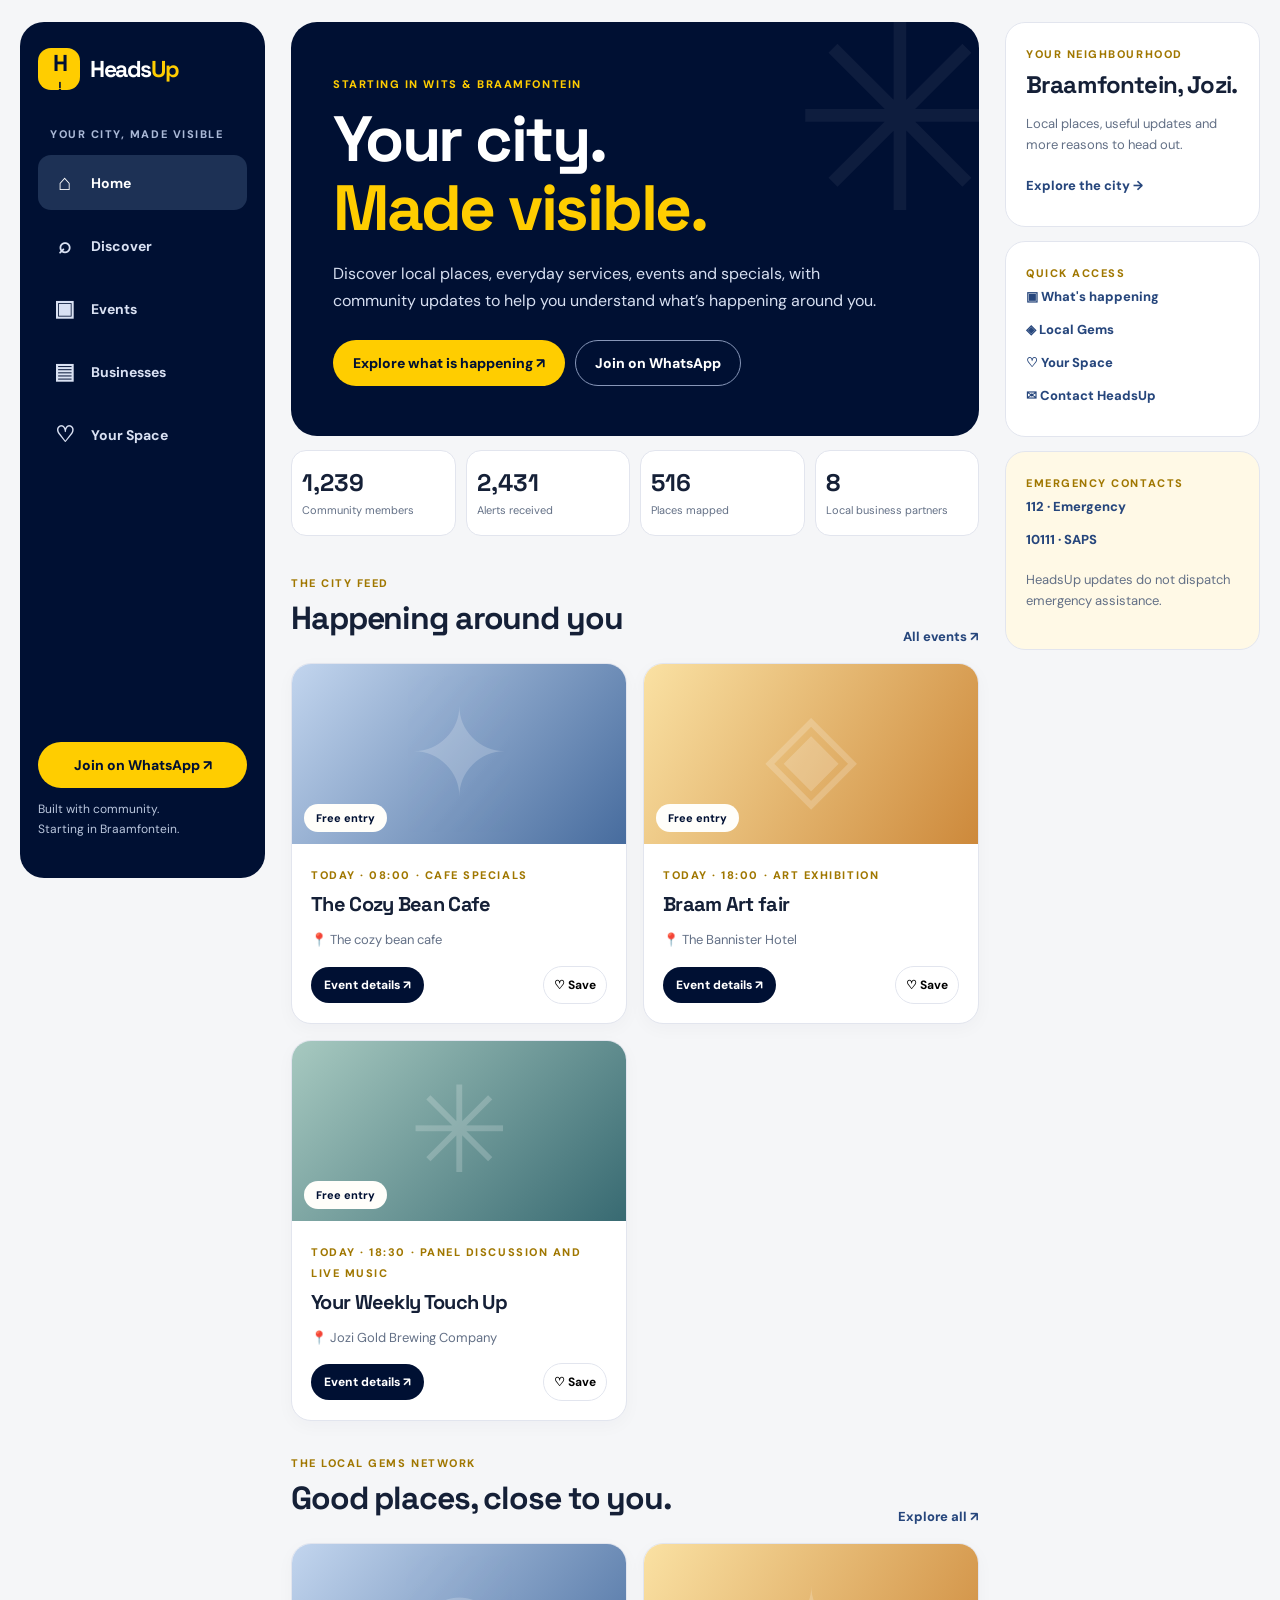
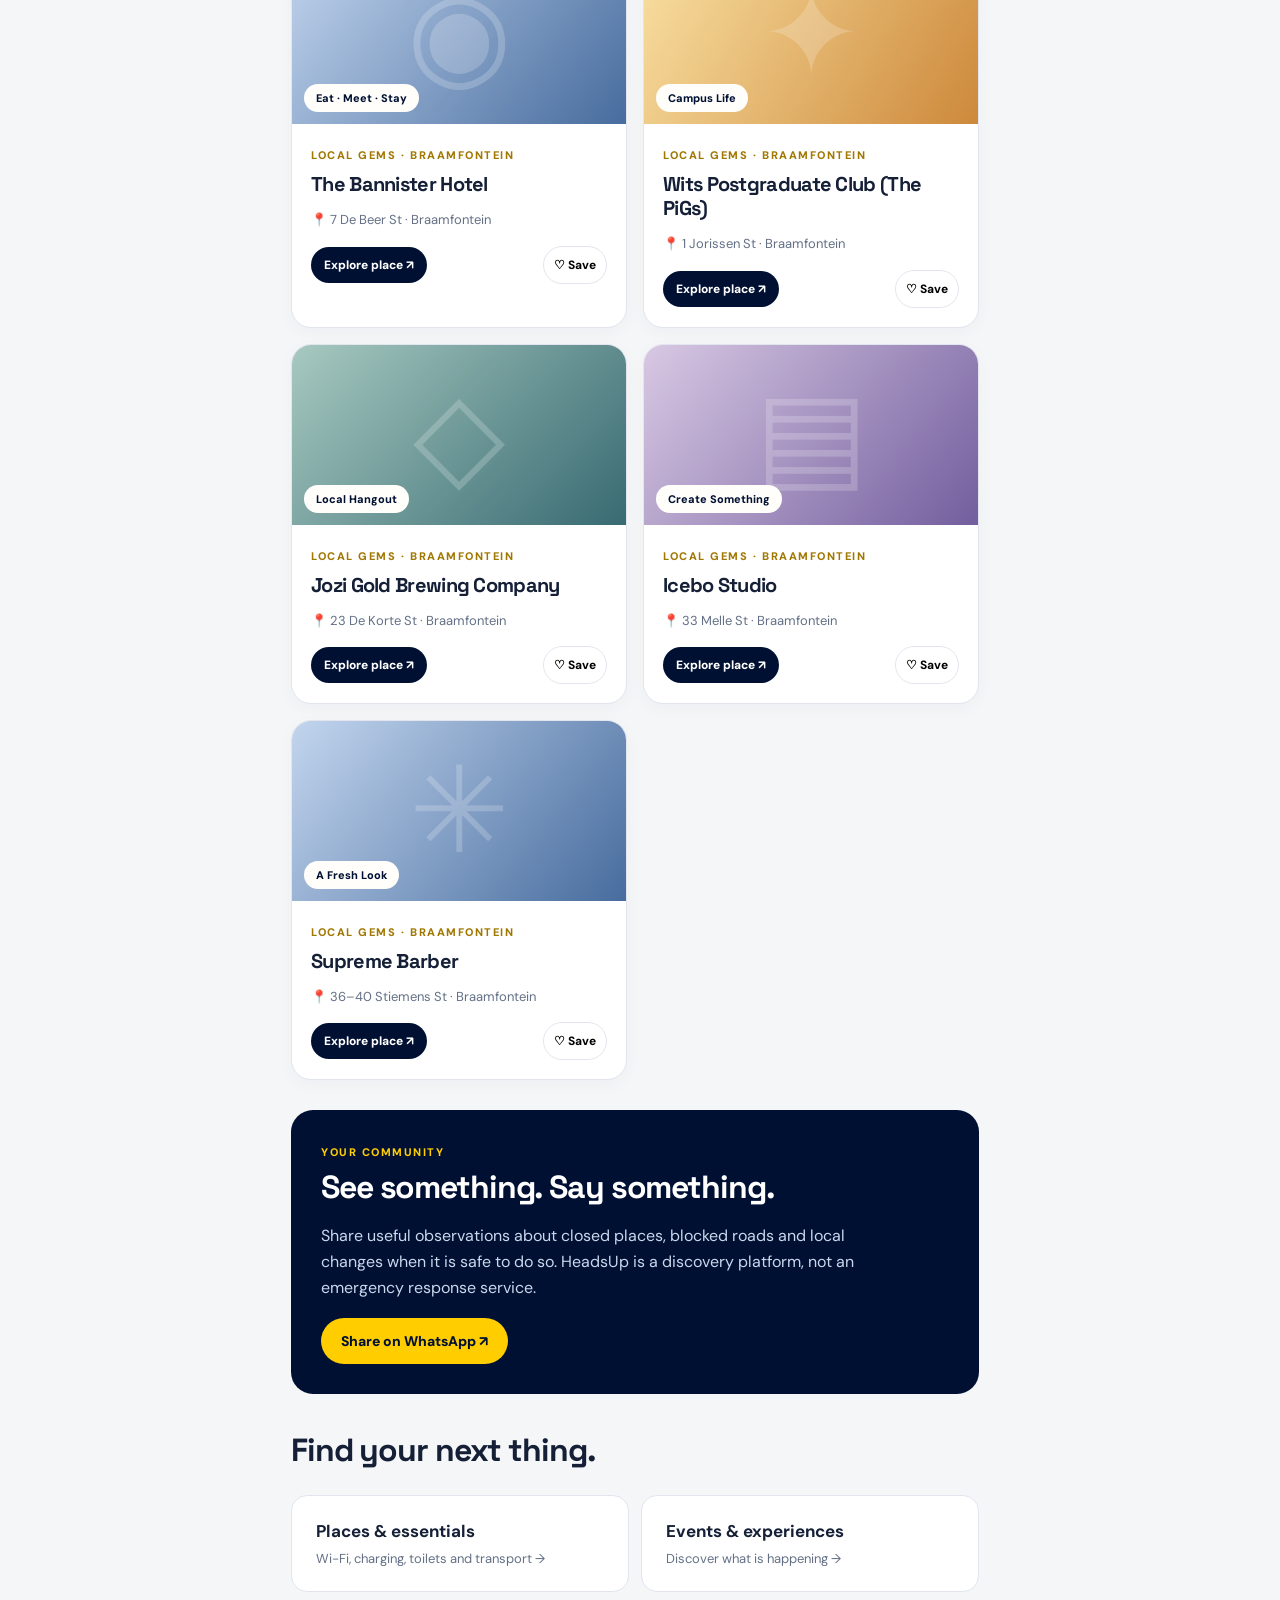
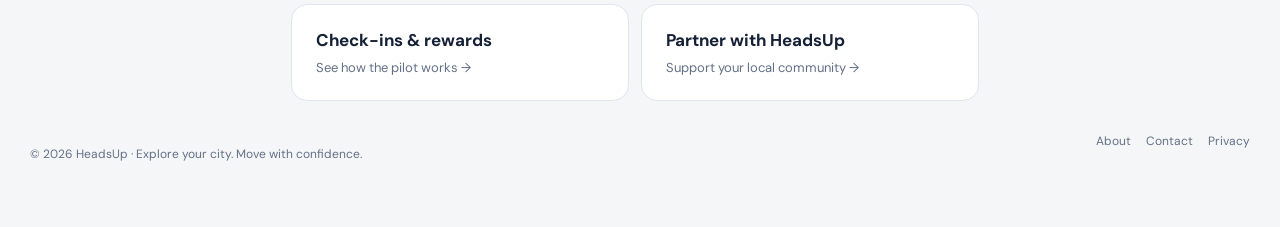
==== index.html @ 60ba8fe4 "website initalisation" ====
<!doctype html><html lang="en-ZA"><head><meta charset="utf-8"><meta name="viewport" content="width=device-width,initial-scale=1,viewport-fit=cover"><meta name="theme-color" content="#001033"><meta name="description" content="HeadsUp community discovery in Braamfontein. Discover local places, events, specials and useful updates."><title>Your city, made visible · HeadsUp</title><link rel="stylesheet" href="assets/css/styles.css"><link rel="manifest" href="manifest.webmanifest"></head><body><header class="mobile-top"><a class="brand" href="index.html"><span class="brand-mark">H<span>!</span></span><strong>Heads<span>Up</span></strong></a><a class="top-action" href="pages/login.html">Sign in ↗</a></header><div class="app-shell"><aside class="sidebar"><a class="brand desktop-brand" href="index.html"><span class="brand-mark">H<span>!</span></span><strong>Heads<span>Up</span></strong></a><p class="sidebar-label">YOUR CITY, MADE VISIBLE</p><nav class="side-nav"><a class="navitem active" href="index.html"><span class="navsym">⌂</span><span>Home</span></a><a class="navitem " href="pages/discover.html"><span class="navsym">⌕</span><span>Discover</span></a><a class="navitem " href="pages/events.html"><span class="navsym">▣</span><span>Events</span></a><a class="navitem " href="pages/businesses.html"><span class="navsym">▤</span><span>Businesses</span></a><a class="navitem " href="pages/favourites.html"><span class="navsym">♡</span><span>Your Space</span></a></nav><div class="sidebar-bottom"><a class="button yellow full" href="https://shr.pn/Website-Entry" target="_blank" rel="noopener">Join on WhatsApp ↗</a><p>Built with community.<br>Starting in Braamfontein.</p></div></aside><main class="main-content"><div class="page-intro"><span class="eyebrow">STARTING IN WITS & BRAAMFONTEIN</span><h1>Your city.<br><em>Made visible.</em></h1><p>Discover local places, everyday services, events and specials, with community updates to help you understand what’s happening around you.</p><div class="actions"><a class="button yellow" href="pages/discover.html">Explore what is happening ↗</a><a class="button outline" href="https://shr.pn/Website-Entry" target="_blank" rel="noopener">Join on WhatsApp</a></div></div><div class="stats"><div><strong>1,239</strong><span>Community members</span></div><div><strong>2,431</strong><span>Alerts received</span></div><div><strong>516</strong><span>Places mapped</span></div><div><strong>8</strong><span>Local business partners</span></div></div><div class="section-heading"><div><span class="eyebrow">THE CITY FEED</span><h2>Happening around you</h2></div><a href="pages/events.html">All events ↗</a></div><div class="feed-grid" id="feedGrid"><article class="feed-card" data-filter="the cozy bean cafe cafe specials the cozy bean cafe"><div class="card-image art-0"><span class="image-monogram">✦</span><span class="pill">Free entry</span></div><div class="card-body"><span class="eyebrow">Today · 08:00 · Cafe specials</span><h3>The Cozy Bean Cafe</h3><p>📍 The cozy bean cafe</p><div class="card-actions"><a class="link-button" href="https://www.headsup.community/explore/events/the-cozy-bean-cafe-25-nov-recJOZI1BwKoCKM8S" target="_blank" rel="noopener">Event details ↗</a><button type="button" class="save-btn" title="Sign in to save">♡ Save</button></div></div></article><article class="feed-card" data-filter="braam art fair art exhibition the bannister hotel"><div class="card-image art-1"><span class="image-monogram">◈</span><span class="pill">Free entry</span></div><div class="card-body"><span class="eyebrow">Today · 18:00 · Art exhibition</span><h3>Braam Art fair</h3><p>📍 The Bannister Hotel</p><div class="card-actions"><a class="link-button" href="https://www.headsup.community/explore/events/braam-art-fair-25-nov-rec1pBX1zjY7N4zrx" target="_blank" rel="noopener">Event details ↗</a><button type="button" class="save-btn" title="Sign in to save">♡ Save</button></div></div></article><article class="feed-card" data-filter="your weekly touch up panel discussion and live music jozi gold brewing company"><div class="card-image art-2"><span class="image-monogram">✳</span><span class="pill">Free entry</span></div><div class="card-body"><span class="eyebrow">Today · 18:30 · Panel Discussion and Live Music</span><h3>Your Weekly Touch Up</h3><p>📍 Jozi Gold Brewing Company</p><div class="card-actions"><a class="link-button" href="https://www.headsup.community/explore/events/your-weekly-touch-up-25-nov-recBJyXTVBrY0yh4P" target="_blank" rel="noopener">Event details ↗</a><button type="button" class="save-btn" title="Sign in to save">♡ Save</button></div></div></article></div><div class="section-heading"><div><span class="eyebrow">THE LOCAL GEMS NETWORK</span><h2>Good places, close to you.</h2></div><a href="pages/businesses.html">Explore all ↗</a></div><div class="feed-grid" id="feedGrid"><article class="feed-card" data-filter="the bannister hotel 7 de beer st · braamfontein eat · meet · stay"><div class="card-image art-0"><span class="image-monogram">◉</span><span class="pill">Eat · Meet · Stay</span></div><div class="card-body"><span class="eyebrow">LOCAL GEMS · BRAAMFONTEIN</span><h3>The Bannister Hotel</h3><p>📍 7 De Beer St · Braamfontein</p><div class="card-actions"><a class="link-button" href="https://www.headsup.community/places/the-bannister-hotel-recgVJpcL5mAFvnVe" target="_blank" rel="noopener">Explore place ↗</a><button type="button" class="save-btn" title="Sign in to save">♡ Save</button></div></div></article><article class="feed-card" data-filter="wits postgraduate club (the pigs) 1 jorissen st · braamfontein campus life"><div class="card-image art-1"><span class="image-monogram">✦</span><span class="pill">Campus Life</span></div><div class="card-body"><span class="eyebrow">LOCAL GEMS · BRAAMFONTEIN</span><h3>Wits Postgraduate Club (The PiGs)</h3><p>📍 1 Jorissen St · Braamfontein</p><div class="card-actions"><a class="link-button" href="https://www.headsup.community/places/wits-postgraduate-club-the-pigs-recQfYfs8tAbVXZae" target="_blank" rel="noopener">Explore place ↗</a><button type="button" class="save-btn" title="Sign in to save">♡ Save</button></div></div></article><article class="feed-card" data-filter="jozi gold brewing company 23 de korte st · braamfontein local hangout"><div class="card-image art-2"><span class="image-monogram">◇</span><span class="pill">Local Hangout</span></div><div class="card-body"><span class="eyebrow">LOCAL GEMS · BRAAMFONTEIN</span><h3>Jozi Gold Brewing Company</h3><p>📍 23 De Korte St · Braamfontein</p><div class="card-actions"><a class="link-button" href="https://www.headsup.community/places/jozi-gold-brewing-company-recVoYhuJd9ACh2mr" target="_blank" rel="noopener">Explore place ↗</a><button type="button" class="save-btn" title="Sign in to save">♡ Save</button></div></div></article><article class="feed-card" data-filter="icebo studio 33 melle st · braamfontein create something"><div class="card-image art-3"><span class="image-monogram">▤</span><span class="pill">Create Something</span></div><div class="card-body"><span class="eyebrow">LOCAL GEMS · BRAAMFONTEIN</span><h3>Icebo Studio</h3><p>📍 33 Melle St · Braamfontein</p><div class="card-actions"><a class="link-button" href="https://www.headsup.community/places/icebo-studio-recmAW3rvjM87tHX4" target="_blank" rel="noopener">Explore place ↗</a><button type="button" class="save-btn" title="Sign in to save">♡ Save</button></div></div></article><article class="feed-card" data-filter="supreme barber 36–40 stiemens st · braamfontein a fresh look"><div class="card-image art-0"><span class="image-monogram">✳</span><span class="pill">A Fresh Look</span></div><div class="card-body"><span class="eyebrow">LOCAL GEMS · BRAAMFONTEIN</span><h3>Supreme Barber</h3><p>📍 36–40 Stiemens St · Braamfontein</p><div class="card-actions"><a class="link-button" href="https://www.headsup.community/places/supreme-barber-recPCsDYVaNmY7ge0" target="_blank" rel="noopener">Explore place ↗</a><button type="button" class="save-btn" title="Sign in to save">♡ Save</button></div></div></article></div><div class="feature-panel"><span class="eyebrow">YOUR COMMUNITY</span><h2>See something. Say something.</h2><p>Share useful observations about closed places, blocked roads and local changes when it is safe to do so. HeadsUp is a discovery platform, not an emergency response service.</p><a class="button yellow" href="https://shr.pn/Website-Entry" target="_blank" rel="noopener">Share on WhatsApp ↗</a></div><div class="section-heading"><h2>Find your next thing.</h2></div><div class="tiles"><a href="pages/discover.html"><strong>Places & essentials</strong><span>Wi-Fi, charging, toilets and transport →</span></a><a href="pages/events.html"><strong>Events & experiences</strong><span>Discover what is happening →</span></a><a href="pages/about.html"><strong>Check-ins & rewards</strong><span>See how the pilot works →</span></a><a href="pages/contact.html"><strong>Partner with HeadsUp</strong><span>Support your local community →</span></a></div></main><aside class="right-rail"><div class="rail-panel"><div class="rail-label">YOUR NEIGHBOURHOOD</div><h3>Braamfontein, Jozi.</h3><p>Local places, useful updates and more reasons to head out.</p><a href="pages/discover.html">Explore the city →</a></div><div class="rail-panel"><div class="rail-label">QUICK ACCESS</div><a href="pages/events.html">▣ What's happening</a><a href="pages/businesses.html">◈ Local Gems</a><a href="pages/favourites.html">♡ Your Space</a><a href="pages/contact.html">✉ Contact HeadsUp</a></div><div class="rail-panel safety"><div class="rail-label">EMERGENCY CONTACTS</div><a href="tel:112">112 · Emergency</a><a href="tel:10111">10111 · SAPS</a><p>HeadsUp updates do not dispatch emergency assistance.</p></div></aside></div><footer class="site-footer"><p>© 2026 HeadsUp · Explore your city. Move with confidence.</p><div><a href="pages/about.html">About</a><a href="pages/contact.html">Contact</a><a href="https://www.notion.so/HeadsUp-Privacy-Policy-28924f808b7c8079958ee2883ee168be?source=copy_link" target="_blank" rel="noopener">Privacy</a></div></footer><nav class="bottom-nav" aria-label="Mobile navigation"><a class="active" href="index.html"><span>⌂</span><small>Home</small></a><a class="" href="pages/discover.html"><span>⌕</span><small>Discover</small></a><a class="" href="pages/events.html"><span>▣</span><small>Events</small></a><a class="" href="pages/businesses.html"><span>▤</span><small>Businesses</small></a><a class="" href="pages/favourites.html"><span>♡</span><small>Your Space</small></a></nav><script src="assets/js/data.js" defer></script><script src="assets/js/main.js" defer></script></body></html>
---- assets/css/styles.css ----
@import url('https://fonts.googleapis.com/css2?family=DM+Sans:wght@400;500;600;700&family=Space+Grotesk:wght@400;500;600;700&display=swap');
:root{--brand-primary:#001033;--brand-accent:#FFCD00;--font-heading:'Space Grotesk',sans-serif;--font-body:'DM Sans',sans-serif;--bg:#f5f6f8;--paper:#fff;--ink:#152037;--muted:#637086;--border:#e2e5ee;--radius:20px;--feed-max:780px}*{box-sizing:border-box}html{scroll-behavior:smooth}body{margin:0;background:var(--bg);color:var(--ink);font-family:var(--font-body)}a{color:inherit;text-decoration:none}button,input,textarea{font:inherit}button{cursor:pointer}h1,h2,h3{font-family:var(--font-heading);letter-spacing:-.035em}h1{font-size:clamp(2.4rem,5vw,4.4rem);line-height:1.08;margin:12px 0 18px}h2{font-size:clamp(1.45rem,2.6vw,2rem);line-height:1.16;margin:8px 0}h3{margin:8px 0}p{line-height:1.65}em{font-style:normal;color:#c38c00}.app-shell{display:grid;grid-template-columns:245px minmax(0,780px) 255px;gap:26px;max-width:1390px;margin:auto;padding:22px 20px;align-items:start}.sidebar,.right-rail{position:sticky;top:20px}.sidebar{background:var(--brand-primary);color:white;border-radius:24px;padding:26px 18px;min-height:calc(100vh - 44px);display:flex;flex-direction:column}.brand{display:flex;align-items:center;gap:10px;font-family:var(--font-heading);font-weight:700;font-size:23px;letter-spacing:-.06em}.brand strong span{color:var(--brand-accent)}.brand-mark{display:grid;place-items:center;width:42px;height:42px;border-radius:13px;background:var(--brand-accent);color:var(--brand-primary);font-size:23px;font-weight:800;letter-spacing:-.13em}.brand-mark span{font-size:13px}.sidebar-label,.eyebrow,.rail-label{font-size:11px;font-weight:800;letter-spacing:.14em;text-transform:uppercase}.sidebar-label{margin:35px 12px 12px;color:#aab9d7}.side-nav{display:grid;gap:8px}.navitem{display:flex;align-items:center;gap:13px;padding:13px;border-radius:13px;color:#d9e1f3;font-weight:700;font-size:14px}.navitem:hover,.navitem.active{background:#1d3155;color:white}.navsym{font-size:22px;min-width:27px;text-align:center}.sidebar-bottom{margin-top:auto}.sidebar-bottom p{color:#b9c6dd;font-size:12px}.button{display:inline-flex;align-items:center;justify-content:center;gap:8px;padding:13px 19px;border-radius:99px;font-weight:800;font-size:14px;border:1px solid transparent;max-width:100%;transition:transform .15s}.button:hover{transform:translateY(-2px)}.yellow{background:var(--brand-accent);color:var(--brand-primary)}.outline{border-color:#8796b8;color:inherit;background:transparent}.full{width:100%}.main-content{min-width:0}.page-intro{background:var(--brand-primary);color:white;border-radius:26px;padding:50px 42px;position:relative;overflow:hidden}.page-intro:after{content:'✳';position:absolute;right:-30px;top:-70px;font-size:260px;color:#ffffff0e;pointer-events:none}.page-intro>p{color:#d6dff1;max-width:560px}.page-intro .eyebrow{color:var(--brand-accent)}.page-intro em{color:var(--brand-accent)}.actions{display:flex;flex-wrap:wrap;gap:10px;margin-top:26px}.stats{display:grid;grid-template-columns:repeat(4,1fr);gap:10px;margin:14px 0 35px}.stats>div{background:white;border-radius:15px;padding:16px 10px;border:1px solid var(--border)}.stats strong{font:800 24px var(--font-heading);display:block}.stats span{font-size:11px;color:var(--muted)}.section-heading{display:flex;justify-content:space-between;align-items:end;gap:12px;margin:30px 0 18px}.section-heading a,.text-link,.rail-panel a{font-weight:800;font-size:13px;color:#26467c}.eyebrow{color:#a07700}.feed-grid{display:grid;grid-template-columns:repeat(2,minmax(0,1fr));gap:16px}.feed-card{background:white;border:1px solid var(--border);border-radius:var(--radius);overflow:hidden;box-shadow:0 5px 18px #0c1b3a08;min-width:0}.card-image{height:180px;position:relative;display:flex;align-items:center;justify-content:center;overflow:hidden}.art-0{background:linear-gradient(130deg,#c2d5ee,#476c9e)}.art-1{background:linear-gradient(120deg,#fae1a3,#cd893b)}.art-2{background:linear-gradient(135deg,#a7c9c0,#386a72)}.art-3{background:linear-gradient(130deg,#d8c8e3,#735e9e)}.image-monogram{font-size:120px;opacity:.2;color:white}.pill{position:absolute;bottom:12px;left:12px;background:#fffefa;color:var(--brand-primary);border-radius:99px;padding:7px 12px;font-size:11px;font-weight:800}.card-body{padding:19px}.card-body h3{font-size:20px;line-height:1.2}.card-body p{font-size:13px;color:var(--muted)}.card-actions{display:flex;align-items:center;justify-content:space-between;gap:8px;margin-top:15px}.link-button{background:var(--brand-primary);color:white;padding:10px 13px;border-radius:99px;font-size:12px;font-weight:800}.save-btn{border:1px solid var(--border);background:white;padding:10px;border-radius:99px;font-size:12px;font-weight:700}.feature-panel{margin:30px 0;background:var(--brand-primary);color:white;border-radius:22px;padding:30px}.feature-panel .eyebrow{color:var(--brand-accent)}.feature-panel p{color:#cbd7ec;max-width:560px}.tiles{display:grid;grid-template-columns:1fr 1fr;gap:12px}.tiles>a,.tiles>div{padding:24px;background:white;border-radius:16px;border:1px solid var(--border);display:grid;gap:8px}.tiles strong{font-size:17px}.tiles span{color:var(--muted);font-size:13px}.page-heading{padding:28px 8px 18px}.page-heading h1{font-size:clamp(2.2rem,5vw,3.3rem)}.page-heading p{color:var(--muted);max-width:650px}.search-row{display:flex;align-items:center;gap:12px;margin:20px 0}.search-input{display:flex;align-items:center;gap:12px;padding:13px 18px;background:white;border:1px solid var(--border);border-radius:16px;flex:1;font-size:23px}.search-input input{outline:none;border:none;width:100%;min-width:0;font-size:14px}.search-count{font-size:12px;color:var(--muted)}.chips{display:flex;gap:9px;overflow-x:auto;padding-bottom:15px;margin-bottom:10px}.chip{border:1px solid var(--border);background:white;color:var(--ink);font-size:13px;font-weight:800;padding:10px 16px;border-radius:99px;white-space:nowrap}.chip.active{background:var(--brand-primary);color:white}.right-rail{display:grid;gap:14px}.rail-panel{padding:24px 20px;border:1px solid var(--border);background:white;border-radius:20px}.rail-panel h3{font-size:24px}.rail-panel p{color:var(--muted);font-size:13px}.rail-panel a{display:block;padding:8px 0}.rail-label{color:#a07700}.rail-panel.safety{background:#fff9e6}.empty-state{text-align:center;background:white;border:1px solid var(--border);border-radius:24px;padding:70px 25px;margin-top:20px}.empty-state .button,.empty-state .text-link{margin:10px}.empty-icon{font-size:70px;color:#dfb420}.auth-wrap{min-height:75vh;display:grid;place-items:center}.auth-card{width:min(100%,480px);padding:40px;background:white;border-radius:25px;border:1px solid var(--border)}.auth-card h1{font-size:32px}.auth-card p,.auth-card small{color:var(--muted)}.auth-card form{display:grid;gap:13px;margin:30px 0}.auth-card label,.form-panel label{font-size:13px;font-weight:800}.phone-field{display:flex;border:1px solid var(--border);border-radius:10px;overflow:hidden;align-items:center}.phone-field span{padding:12px;background:#f1f3f7}.phone-field input{border:0;min-width:0;flex:1;padding:12px;outline:none}.contact-layout{display:grid;grid-template-columns:1.5fr 1fr;gap:20px}.form-panel,.contact-aside{background:white;border-radius:20px;padding:25px;border:1px solid var(--border)}.form-panel form{display:grid;gap:18px}.form-panel label{display:grid;gap:7px}.form-panel input,.form-panel textarea{border:1px solid var(--border);border-radius:10px;padding:13px;width:100%}.contact-aside p{color:var(--muted)}.contact-aside>a{display:flex;margin-top:20px}.form-status{font-size:13px;color:#43516b}.site-footer{max-width:1390px;margin:auto;padding:10px 30px 50px;display:flex;justify-content:space-between;gap:15px;font-size:12px;color:var(--muted)}.site-footer a{margin-left:15px}.mobile-top,.bottom-nav{display:none}[hidden]{display:none!important}@media(max-width:1200px){.app-shell{grid-template-columns:210px minmax(0,1fr)}.right-rail{display:none}}@media(max-width:760px){.app-shell{display:block;padding:0 0 85px}.sidebar{display:none}.mobile-top{display:flex;align-items:center;justify-content:space-between;background:white;padding:12px 17px;border-bottom:1px solid var(--border);position:sticky;top:0;z-index:20}.mobile-top .brand{font-size:21px}.mobile-top .brand-mark{width:35px;height:35px;font-size:18px}.top-action{font-size:12px;font-weight:800;color:#1c3a66}.main-content{padding:0 14px}.page-intro{padding:36px 23px;border-radius:0 0 20px 20px;margin:0 -14px}.page-intro h1{font-size:43px}.stats{grid-template-columns:repeat(2,1fr)}.feed-grid{grid-template-columns:1fr}.card-image{height:210px}.right-rail{display:none}.bottom-nav{display:flex;position:fixed;bottom:0;left:0;right:0;background:white;border-top:1px solid var(--border);padding:9px 5px max(9px,env(safe-area-inset-bottom));z-index:30;justify-content:space-around;box-shadow:0 -6px 28px #0010330c}.bottom-nav a{display:flex;flex-direction:column;align-items:center;gap:4px;min-width:56px;color:#6e7890}.bottom-nav a span{font-size:23px;line-height:24px}.bottom-nav a small{font-size:10px;font-weight:800}.bottom-nav a.active{color:var(--brand-primary)}.bottom-nav a.active span{color:#a17700}.site-footer{padding:24px 16px 110px;display:block}.site-footer a{margin:0 14px 0 0}.contact-layout{grid-template-columns:1fr}.tiles{grid-template-columns:1fr}.section-heading{align-items:start}.section-heading h2{font-size:22px}}@media(max-width:380px){.page-intro h1{font-size:35px}.card-image{height:175px}.page-intro{padding:26px 20px}.stats strong{font-size:22px}}
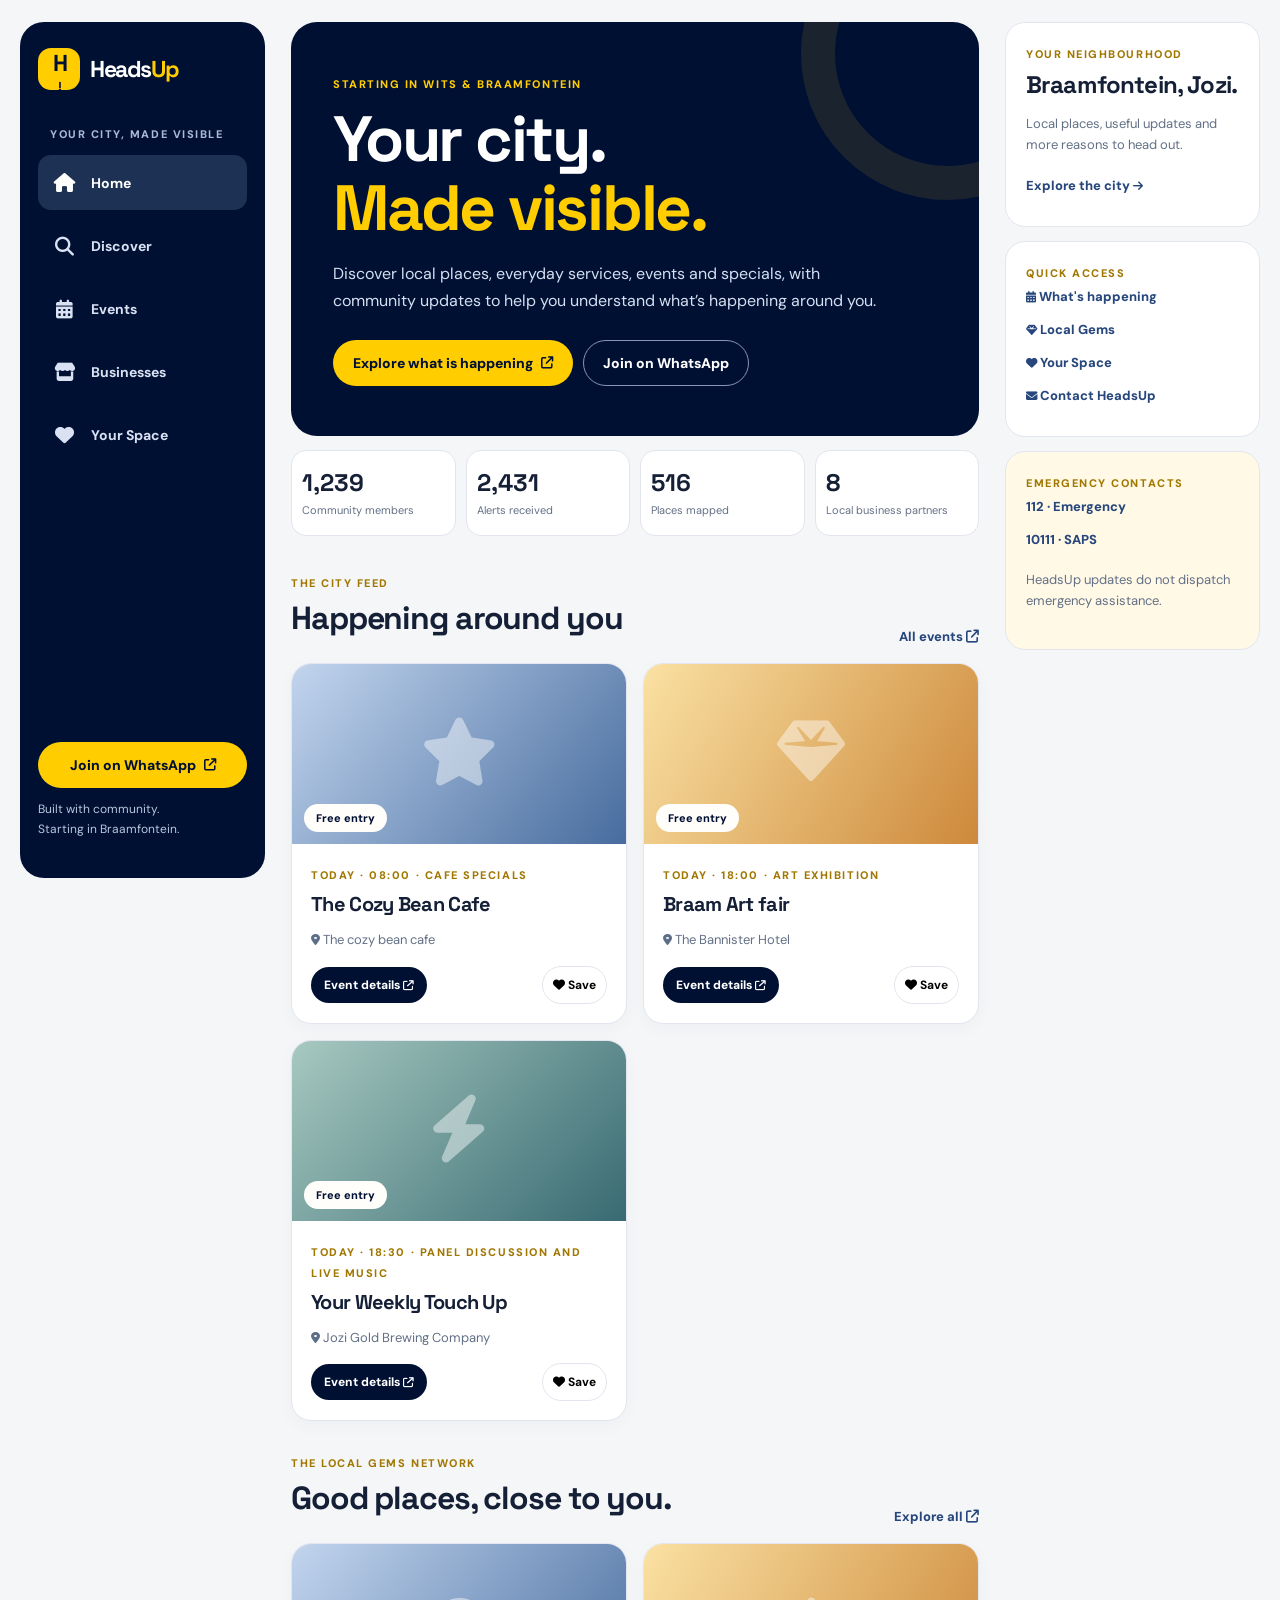
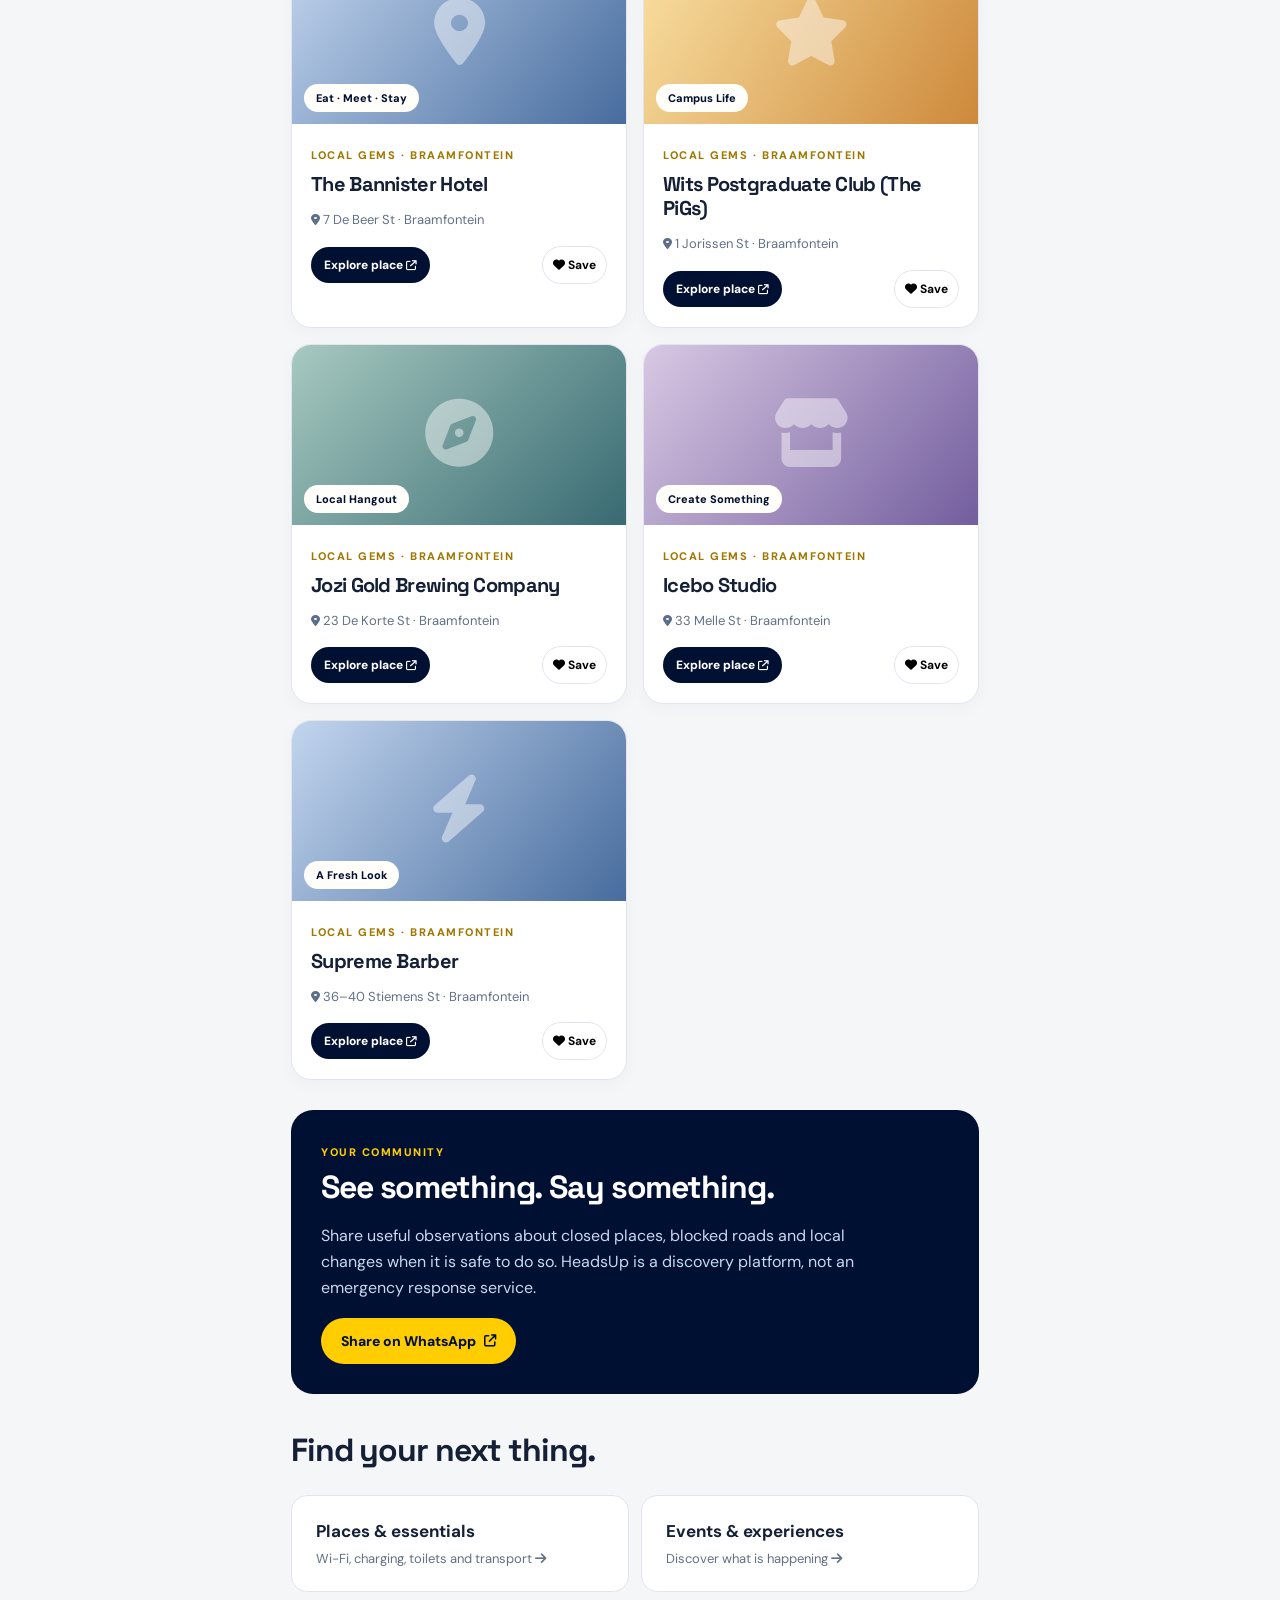
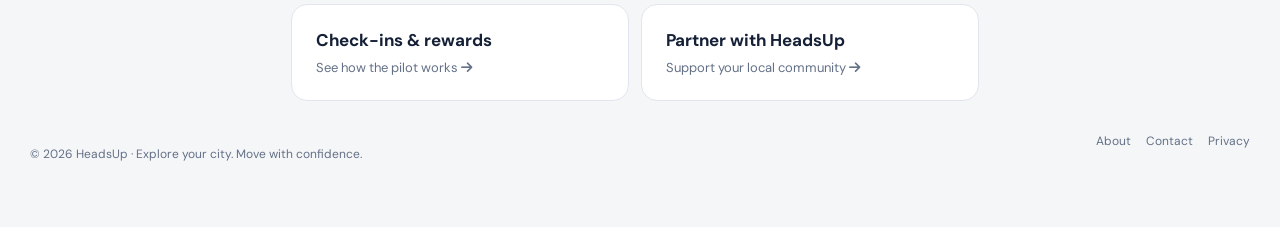
==== commit 485c1f51: "update icons on website for mobile" ====
--- a/index.html
+++ b/index.html
@@ -1 +1 @@
-<!doctype html><html lang="en-ZA"><head><meta charset="utf-8"><meta name="viewport" content="width=device-width,initial-scale=1,viewport-fit=cover"><meta name="theme-color" content="#001033"><meta name="description" content="HeadsUp community discovery in Braamfontein. Discover local places, events, specials and useful updates."><title>Your city, made visible · HeadsUp</title><link rel="stylesheet" href="assets/css/styles.css"><link rel="manifest" href="manifest.webmanifest"></head><body><header class="mobile-top"><a class="brand" href="index.html"><span class="brand-mark">H<span>!</span></span><strong>Heads<span>Up</span></strong></a><a class="top-action" href="pages/login.html">Sign in ↗</a></header><div class="app-shell"><aside class="sidebar"><a class="brand desktop-brand" href="index.html"><span class="brand-mark">H<span>!</span></span><strong>Heads<span>Up</span></strong></a><p class="sidebar-label">YOUR CITY, MADE VISIBLE</p><nav class="side-nav"><a class="navitem active" href="index.html"><span class="navsym">⌂</span><span>Home</span></a><a class="navitem " href="pages/discover.html"><span class="navsym">⌕</span><span>Discover</span></a><a class="navitem " href="pages/events.html"><span class="navsym">▣</span><span>Events</span></a><a class="navitem " href="pages/businesses.html"><span class="navsym">▤</span><span>Businesses</span></a><a class="navitem " href="pages/favourites.html"><span class="navsym">♡</span><span>Your Space</span></a></nav><div class="sidebar-bottom"><a class="button yellow full" href="https://shr.pn/Website-Entry" target="_blank" rel="noopener">Join on WhatsApp ↗</a><p>Built with community.<br>Starting in Braamfontein.</p></div></aside><main class="main-content"><div class="page-intro"><span class="eyebrow">STARTING IN WITS & BRAAMFONTEIN</span><h1>Your city.<br><em>Made visible.</em></h1><p>Discover local places, everyday services, events and specials, with community updates to help you understand what’s happening around you.</p><div class="actions"><a class="button yellow" href="pages/discover.html">Explore what is happening ↗</a><a class="button outline" href="https://shr.pn/Website-Entry" target="_blank" rel="noopener">Join on WhatsApp</a></div></div><div class="stats"><div><strong>1,239</strong><span>Community members</span></div><div><strong>2,431</strong><span>Alerts received</span></div><div><strong>516</strong><span>Places mapped</span></div><div><strong>8</strong><span>Local business partners</span></div></div><div class="section-heading"><div><span class="eyebrow">THE CITY FEED</span><h2>Happening around you</h2></div><a href="pages/events.html">All events ↗</a></div><div class="feed-grid" id="feedGrid"><article class="feed-card" data-filter="the cozy bean cafe cafe specials the cozy bean cafe"><div class="card-image art-0"><span class="image-monogram">✦</span><span class="pill">Free entry</span></div><div class="card-body"><span class="eyebrow">Today · 08:00 · Cafe specials</span><h3>The Cozy Bean Cafe</h3><p>📍 The cozy bean cafe</p><div class="card-actions"><a class="link-button" href="https://www.headsup.community/explore/events/the-cozy-bean-cafe-25-nov-recJOZI1BwKoCKM8S" target="_blank" rel="noopener">Event details ↗</a><button type="button" class="save-btn" title="Sign in to save">♡ Save</button></div></div></article><article class="feed-card" data-filter="braam art fair art exhibition the bannister hotel"><div class="card-image art-1"><span class="image-monogram">◈</span><span class="pill">Free entry</span></div><div class="card-body"><span class="eyebrow">Today · 18:00 · Art exhibition</span><h3>Braam Art fair</h3><p>📍 The Bannister Hotel</p><div class="card-actions"><a class="link-button" href="https://www.headsup.community/explore/events/braam-art-fair-25-nov-rec1pBX1zjY7N4zrx" target="_blank" rel="noopener">Event details ↗</a><button type="button" class="save-btn" title="Sign in to save">♡ Save</button></div></div></article><article class="feed-card" data-filter="your weekly touch up panel discussion and live music jozi gold brewing company"><div class="card-image art-2"><span class="image-monogram">✳</span><span class="pill">Free entry</span></div><div class="card-body"><span class="eyebrow">Today · 18:30 · Panel Discussion and Live Music</span><h3>Your Weekly Touch Up</h3><p>📍 Jozi Gold Brewing Company</p><div class="card-actions"><a class="link-button" href="https://www.headsup.community/explore/events/your-weekly-touch-up-25-nov-recBJyXTVBrY0yh4P" target="_blank" rel="noopener">Event details ↗</a><button type="button" class="save-btn" title="Sign in to save">♡ Save</button></div></div></article></div><div class="section-heading"><div><span class="eyebrow">THE LOCAL GEMS NETWORK</span><h2>Good places, close to you.</h2></div><a href="pages/businesses.html">Explore all ↗</a></div><div class="feed-grid" id="feedGrid"><article class="feed-card" data-filter="the bannister hotel 7 de beer st · braamfontein eat · meet · stay"><div class="card-image art-0"><span class="image-monogram">◉</span><span class="pill">Eat · Meet · Stay</span></div><div class="card-body"><span class="eyebrow">LOCAL GEMS · BRAAMFONTEIN</span><h3>The Bannister Hotel</h3><p>📍 7 De Beer St · Braamfontein</p><div class="card-actions"><a class="link-button" href="https://www.headsup.community/places/the-bannister-hotel-recgVJpcL5mAFvnVe" target="_blank" rel="noopener">Explore place ↗</a><button type="button" class="save-btn" title="Sign in to save">♡ Save</button></div></div></article><article class="feed-card" data-filter="wits postgraduate club (the pigs) 1 jorissen st · braamfontein campus life"><div class="card-image art-1"><span class="image-monogram">✦</span><span class="pill">Campus Life</span></div><div class="card-body"><span class="eyebrow">LOCAL GEMS · BRAAMFONTEIN</span><h3>Wits Postgraduate Club (The PiGs)</h3><p>📍 1 Jorissen St · Braamfontein</p><div class="card-actions"><a class="link-button" href="https://www.headsup.community/places/wits-postgraduate-club-the-pigs-recQfYfs8tAbVXZae" target="_blank" rel="noopener">Explore place ↗</a><button type="button" class="save-btn" title="Sign in to save">♡ Save</button></div></div></article><article class="feed-card" data-filter="jozi gold brewing company 23 de korte st · braamfontein local hangout"><div class="card-image art-2"><span class="image-monogram">◇</span><span class="pill">Local Hangout</span></div><div class="card-body"><span class="eyebrow">LOCAL GEMS · BRAAMFONTEIN</span><h3>Jozi Gold Brewing Company</h3><p>📍 23 De Korte St · Braamfontein</p><div class="card-actions"><a class="link-button" href="https://www.headsup.community/places/jozi-gold-brewing-company-recVoYhuJd9ACh2mr" target="_blank" rel="noopener">Explore place ↗</a><button type="button" class="save-btn" title="Sign in to save">♡ Save</button></div></div></article><article class="feed-card" data-filter="icebo studio 33 melle st · braamfontein create something"><div class="card-image art-3"><span class="image-monogram">▤</span><span class="pill">Create Something</span></div><div class="card-body"><span class="eyebrow">LOCAL GEMS · BRAAMFONTEIN</span><h3>Icebo Studio</h3><p>📍 33 Melle St · Braamfontein</p><div class="card-actions"><a class="link-button" href="https://www.headsup.community/places/icebo-studio-recmAW3rvjM87tHX4" target="_blank" rel="noopener">Explore place ↗</a><button type="button" class="save-btn" title="Sign in to save">♡ Save</button></div></div></article><article class="feed-card" data-filter="supreme barber 36–40 stiemens st · braamfontein a fresh look"><div class="card-image art-0"><span class="image-monogram">✳</span><span class="pill">A Fresh Look</span></div><div class="card-body"><span class="eyebrow">LOCAL GEMS · BRAAMFONTEIN</span><h3>Supreme Barber</h3><p>📍 36–40 Stiemens St · Braamfontein</p><div class="card-actions"><a class="link-button" href="https://www.headsup.community/places/supreme-barber-recPCsDYVaNmY7ge0" target="_blank" rel="noopener">Explore place ↗</a><button type="button" class="save-btn" title="Sign in to save">♡ Save</button></div></div></article></div><div class="feature-panel"><span class="eyebrow">YOUR COMMUNITY</span><h2>See something. Say something.</h2><p>Share useful observations about closed places, blocked roads and local changes when it is safe to do so. HeadsUp is a discovery platform, not an emergency response service.</p><a class="button yellow" href="https://shr.pn/Website-Entry" target="_blank" rel="noopener">Share on WhatsApp ↗</a></div><div class="section-heading"><h2>Find your next thing.</h2></div><div class="tiles"><a href="pages/discover.html"><strong>Places & essentials</strong><span>Wi-Fi, charging, toilets and transport →</span></a><a href="pages/events.html"><strong>Events & experiences</strong><span>Discover what is happening →</span></a><a href="pages/about.html"><strong>Check-ins & rewards</strong><span>See how the pilot works →</span></a><a href="pages/contact.html"><strong>Partner with HeadsUp</strong><span>Support your local community →</span></a></div></main><aside class="right-rail"><div class="rail-panel"><div class="rail-label">YOUR NEIGHBOURHOOD</div><h3>Braamfontein, Jozi.</h3><p>Local places, useful updates and more reasons to head out.</p><a href="pages/discover.html">Explore the city →</a></div><div class="rail-panel"><div class="rail-label">QUICK ACCESS</div><a href="pages/events.html">▣ What's happening</a><a href="pages/businesses.html">◈ Local Gems</a><a href="pages/favourites.html">♡ Your Space</a><a href="pages/contact.html">✉ Contact HeadsUp</a></div><div class="rail-panel safety"><div class="rail-label">EMERGENCY CONTACTS</div><a href="tel:112">112 · Emergency</a><a href="tel:10111">10111 · SAPS</a><p>HeadsUp updates do not dispatch emergency assistance.</p></div></aside></div><footer class="site-footer"><p>© 2026 HeadsUp · Explore your city. Move with confidence.</p><div><a href="pages/about.html">About</a><a href="pages/contact.html">Contact</a><a href="https://www.notion.so/HeadsUp-Privacy-Policy-28924f808b7c8079958ee2883ee168be?source=copy_link" target="_blank" rel="noopener">Privacy</a></div></footer><nav class="bottom-nav" aria-label="Mobile navigation"><a class="active" href="index.html"><span>⌂</span><small>Home</small></a><a class="" href="pages/discover.html"><span>⌕</span><small>Discover</small></a><a class="" href="pages/events.html"><span>▣</span><small>Events</small></a><a class="" href="pages/businesses.html"><span>▤</span><small>Businesses</small></a><a class="" href="pages/favourites.html"><span>♡</span><small>Your Space</small></a></nav><script src="assets/js/data.js" defer></script><script src="assets/js/main.js" defer></script></body></html>+<!doctype html><html lang="en-ZA"><head><meta charset="utf-8"><meta name="viewport" content="width=device-width,initial-scale=1,viewport-fit=cover"><meta name="theme-color" content="#001033"><meta name="description" content="HeadsUp community discovery in Braamfontein. Discover local places, events, specials and useful updates."><title>Your city, made visible · HeadsUp</title><link rel="stylesheet" href="assets/css/styles.css"><link rel="manifest" href="manifest.webmanifest"><link rel="stylesheet" href="https://cdnjs.cloudflare.com/ajax/libs/font-awesome/6.7.2/css/all.min.css"></head><body><header class="mobile-top"><a class="brand" href="index.html"><span class="brand-mark">H<span>!</span></span><strong>Heads<span>Up</span></strong></a><a class="top-action" href="pages/login.html">Sign in <i class="fa-solid fa-arrow-up-right-from-square" aria-hidden="true"></i></a></header><div class="app-shell"><aside class="sidebar"><a class="brand desktop-brand" href="index.html"><span class="brand-mark">H<span>!</span></span><strong>Heads<span>Up</span></strong></a><p class="sidebar-label">YOUR CITY, MADE VISIBLE</p><nav class="side-nav"><a class="navitem active" href="index.html"><span class="navsym"><i class="fa-solid fa-house" aria-hidden="true"></i></span><span>Home</span></a><a class="navitem " href="pages/discover.html"><span class="navsym"><i class="fa-solid fa-magnifying-glass" aria-hidden="true"></i></span><span>Discover</span></a><a class="navitem " href="pages/events.html"><span class="navsym"><i class="fa-solid fa-calendar-days" aria-hidden="true"></i></span><span>Events</span></a><a class="navitem " href="pages/businesses.html"><span class="navsym"><i class="fa-solid fa-store" aria-hidden="true"></i></span><span>Businesses</span></a><a class="navitem " href="pages/favourites.html"><span class="navsym"><i class="fa-solid fa-heart" aria-hidden="true"></i></span><span>Your Space</span></a></nav><div class="sidebar-bottom"><a class="button yellow full" href="https://shr.pn/Website-Entry" target="_blank" rel="noopener">Join on WhatsApp <i class="fa-solid fa-arrow-up-right-from-square" aria-hidden="true"></i></a><p>Built with community.<br>Starting in Braamfontein.</p></div></aside><main class="main-content"><div class="page-intro"><span class="eyebrow">STARTING IN WITS & BRAAMFONTEIN</span><h1>Your city.<br><em>Made visible.</em></h1><p>Discover local places, everyday services, events and specials, with community updates to help you understand what’s happening around you.</p><div class="actions"><a class="button yellow" href="pages/discover.html">Explore what is happening <i class="fa-solid fa-arrow-up-right-from-square" aria-hidden="true"></i></a><a class="button outline" href="https://shr.pn/Website-Entry" target="_blank" rel="noopener">Join on WhatsApp</a></div></div><div class="stats"><div><strong>1,239</strong><span>Community members</span></div><div><strong>2,431</strong><span>Alerts received</span></div><div><strong>516</strong><span>Places mapped</span></div><div><strong>8</strong><span>Local business partners</span></div></div><div class="section-heading"><div><span class="eyebrow">THE CITY FEED</span><h2>Happening around you</h2></div><a href="pages/events.html">All events <i class="fa-solid fa-arrow-up-right-from-square" aria-hidden="true"></i></a></div><div class="feed-grid" id="feedGrid"><article class="feed-card" data-filter="the cozy bean cafe cafe specials the cozy bean cafe"><div class="card-image art-0"><span class="image-monogram"><i class="fa-solid fa-star" aria-hidden="true"></i></span><span class="pill">Free entry</span></div><div class="card-body"><span class="eyebrow">Today · 08:00 · Cafe specials</span><h3>The Cozy Bean Cafe</h3><p><i class="fa-solid fa-location-dot" aria-hidden="true"></i> The cozy bean cafe</p><div class="card-actions"><a class="link-button" href="https://www.headsup.community/explore/events/the-cozy-bean-cafe-25-nov-recJOZI1BwKoCKM8S" target="_blank" rel="noopener">Event details <i class="fa-solid fa-arrow-up-right-from-square" aria-hidden="true"></i></a><button type="button" class="save-btn" title="Sign in to save"><i class="fa-solid fa-heart" aria-hidden="true"></i> Save</button></div></div></article><article class="feed-card" data-filter="braam art fair art exhibition the bannister hotel"><div class="card-image art-1"><span class="image-monogram"><i class="fa-solid fa-gem" aria-hidden="true"></i></span><span class="pill">Free entry</span></div><div class="card-body"><span class="eyebrow">Today · 18:00 · Art exhibition</span><h3>Braam Art fair</h3><p><i class="fa-solid fa-location-dot" aria-hidden="true"></i> The Bannister Hotel</p><div class="card-actions"><a class="link-button" href="https://www.headsup.community/explore/events/braam-art-fair-25-nov-rec1pBX1zjY7N4zrx" target="_blank" rel="noopener">Event details <i class="fa-solid fa-arrow-up-right-from-square" aria-hidden="true"></i></a><button type="button" class="save-btn" title="Sign in to save"><i class="fa-solid fa-heart" aria-hidden="true"></i> Save</button></div></div></article><article class="feed-card" data-filter="your weekly touch up panel discussion and live music jozi gold brewing company"><div class="card-image art-2"><span class="image-monogram"><i class="fa-solid fa-bolt" aria-hidden="true"></i></span><span class="pill">Free entry</span></div><div class="card-body"><span class="eyebrow">Today · 18:30 · Panel Discussion and Live Music</span><h3>Your Weekly Touch Up</h3><p><i class="fa-solid fa-location-dot" aria-hidden="true"></i> Jozi Gold Brewing Company</p><div class="card-actions"><a class="link-button" href="https://www.headsup.community/explore/events/your-weekly-touch-up-25-nov-recBJyXTVBrY0yh4P" target="_blank" rel="noopener">Event details <i class="fa-solid fa-arrow-up-right-from-square" aria-hidden="true"></i></a><button type="button" class="save-btn" title="Sign in to save"><i class="fa-solid fa-heart" aria-hidden="true"></i> Save</button></div></div></article></div><div class="section-heading"><div><span class="eyebrow">THE LOCAL GEMS NETWORK</span><h2>Good places, close to you.</h2></div><a href="pages/businesses.html">Explore all <i class="fa-solid fa-arrow-up-right-from-square" aria-hidden="true"></i></a></div><div class="feed-grid" id="feedGrid"><article class="feed-card" data-filter="the bannister hotel 7 de beer st · braamfontein eat · meet · stay"><div class="card-image art-0"><span class="image-monogram"><i class="fa-solid fa-location-dot" aria-hidden="true"></i></span><span class="pill">Eat · Meet · Stay</span></div><div class="card-body"><span class="eyebrow">LOCAL GEMS · BRAAMFONTEIN</span><h3>The Bannister Hotel</h3><p><i class="fa-solid fa-location-dot" aria-hidden="true"></i> 7 De Beer St · Braamfontein</p><div class="card-actions"><a class="link-button" href="https://www.headsup.community/places/the-bannister-hotel-recgVJpcL5mAFvnVe" target="_blank" rel="noopener">Explore place <i class="fa-solid fa-arrow-up-right-from-square" aria-hidden="true"></i></a><button type="button" class="save-btn" title="Sign in to save"><i class="fa-solid fa-heart" aria-hidden="true"></i> Save</button></div></div></article><article class="feed-card" data-filter="wits postgraduate club (the pigs) 1 jorissen st · braamfontein campus life"><div class="card-image art-1"><span class="image-monogram"><i class="fa-solid fa-star" aria-hidden="true"></i></span><span class="pill">Campus Life</span></div><div class="card-body"><span class="eyebrow">LOCAL GEMS · BRAAMFONTEIN</span><h3>Wits Postgraduate Club (The PiGs)</h3><p><i class="fa-solid fa-location-dot" aria-hidden="true"></i> 1 Jorissen St · Braamfontein</p><div class="card-actions"><a class="link-button" href="https://www.headsup.community/places/wits-postgraduate-club-the-pigs-recQfYfs8tAbVXZae" target="_blank" rel="noopener">Explore place <i class="fa-solid fa-arrow-up-right-from-square" aria-hidden="true"></i></a><button type="button" class="save-btn" title="Sign in to save"><i class="fa-solid fa-heart" aria-hidden="true"></i> Save</button></div></div></article><article class="feed-card" data-filter="jozi gold brewing company 23 de korte st · braamfontein local hangout"><div class="card-image art-2"><span class="image-monogram"><i class="fa-solid fa-compass" aria-hidden="true"></i></span><span class="pill">Local Hangout</span></div><div class="card-body"><span class="eyebrow">LOCAL GEMS · BRAAMFONTEIN</span><h3>Jozi Gold Brewing Company</h3><p><i class="fa-solid fa-location-dot" aria-hidden="true"></i> 23 De Korte St · Braamfontein</p><div class="card-actions"><a class="link-button" href="https://www.headsup.community/places/jozi-gold-brewing-company-recVoYhuJd9ACh2mr" target="_blank" rel="noopener">Explore place <i class="fa-solid fa-arrow-up-right-from-square" aria-hidden="true"></i></a><button type="button" class="save-btn" title="Sign in to save"><i class="fa-solid fa-heart" aria-hidden="true"></i> Save</button></div></div></article><article class="feed-card" data-filter="icebo studio 33 melle st · braamfontein create something"><div class="card-image art-3"><span class="image-monogram"><i class="fa-solid fa-store" aria-hidden="true"></i></span><span class="pill">Create Something</span></div><div class="card-body"><span class="eyebrow">LOCAL GEMS · BRAAMFONTEIN</span><h3>Icebo Studio</h3><p><i class="fa-solid fa-location-dot" aria-hidden="true"></i> 33 Melle St · Braamfontein</p><div class="card-actions"><a class="link-button" href="https://www.headsup.community/places/icebo-studio-recmAW3rvjM87tHX4" target="_blank" rel="noopener">Explore place <i class="fa-solid fa-arrow-up-right-from-square" aria-hidden="true"></i></a><button type="button" class="save-btn" title="Sign in to save"><i class="fa-solid fa-heart" aria-hidden="true"></i> Save</button></div></div></article><article class="feed-card" data-filter="supreme barber 36–40 stiemens st · braamfontein a fresh look"><div class="card-image art-0"><span class="image-monogram"><i class="fa-solid fa-bolt" aria-hidden="true"></i></span><span class="pill">A Fresh Look</span></div><div class="card-body"><span class="eyebrow">LOCAL GEMS · BRAAMFONTEIN</span><h3>Supreme Barber</h3><p><i class="fa-solid fa-location-dot" aria-hidden="true"></i> 36–40 Stiemens St · Braamfontein</p><div class="card-actions"><a class="link-button" href="https://www.headsup.community/places/supreme-barber-recPCsDYVaNmY7ge0" target="_blank" rel="noopener">Explore place <i class="fa-solid fa-arrow-up-right-from-square" aria-hidden="true"></i></a><button type="button" class="save-btn" title="Sign in to save"><i class="fa-solid fa-heart" aria-hidden="true"></i> Save</button></div></div></article></div><div class="feature-panel"><span class="eyebrow">YOUR COMMUNITY</span><h2>See something. Say something.</h2><p>Share useful observations about closed places, blocked roads and local changes when it is safe to do so. HeadsUp is a discovery platform, not an emergency response service.</p><a class="button yellow" href="https://shr.pn/Website-Entry" target="_blank" rel="noopener">Share on WhatsApp <i class="fa-solid fa-arrow-up-right-from-square" aria-hidden="true"></i></a></div><div class="section-heading"><h2>Find your next thing.</h2></div><div class="tiles"><a href="pages/discover.html"><strong>Places & essentials</strong><span>Wi-Fi, charging, toilets and transport <i class="fa-solid fa-arrow-right" aria-hidden="true"></i></span></a><a href="pages/events.html"><strong>Events & experiences</strong><span>Discover what is happening <i class="fa-solid fa-arrow-right" aria-hidden="true"></i></span></a><a href="pages/about.html"><strong>Check-ins & rewards</strong><span>See how the pilot works <i class="fa-solid fa-arrow-right" aria-hidden="true"></i></span></a><a href="pages/contact.html"><strong>Partner with HeadsUp</strong><span>Support your local community <i class="fa-solid fa-arrow-right" aria-hidden="true"></i></span></a></div></main><aside class="right-rail"><div class="rail-panel"><div class="rail-label">YOUR NEIGHBOURHOOD</div><h3>Braamfontein, Jozi.</h3><p>Local places, useful updates and more reasons to head out.</p><a href="pages/discover.html">Explore the city <i class="fa-solid fa-arrow-right" aria-hidden="true"></i></a></div><div class="rail-panel"><div class="rail-label">QUICK ACCESS</div><a href="pages/events.html"><i class="fa-solid fa-calendar-days" aria-hidden="true"></i> What's happening</a><a href="pages/businesses.html"><i class="fa-solid fa-gem" aria-hidden="true"></i> Local Gems</a><a href="pages/favourites.html"><i class="fa-solid fa-heart" aria-hidden="true"></i> Your Space</a><a href="pages/contact.html"><i class="fa-solid fa-envelope" aria-hidden="true"></i> Contact HeadsUp</a></div><div class="rail-panel safety"><div class="rail-label">EMERGENCY CONTACTS</div><a href="tel:112">112 · Emergency</a><a href="tel:10111">10111 · SAPS</a><p>HeadsUp updates do not dispatch emergency assistance.</p></div></aside></div><footer class="site-footer"><p>© 2026 HeadsUp · Explore your city. Move with confidence.</p><div><a href="pages/about.html">About</a><a href="pages/contact.html">Contact</a><a href="https://www.notion.so/HeadsUp-Privacy-Policy-28924f808b7c8079958ee2883ee168be?source=copy_link" target="_blank" rel="noopener">Privacy</a></div></footer><nav class="bottom-nav" aria-label="Mobile navigation"><a class="active" href="index.html"><span><i class="fa-solid fa-house" aria-hidden="true"></i></span><small>Home</small></a><a class="" href="pages/discover.html"><span><i class="fa-solid fa-magnifying-glass" aria-hidden="true"></i></span><small>Discover</small></a><a class="" href="pages/events.html"><span><i class="fa-solid fa-calendar-days" aria-hidden="true"></i></span><small>Events</small></a><a class="" href="pages/businesses.html"><span><i class="fa-solid fa-store" aria-hidden="true"></i></span><small>Businesses</small></a><a class="" href="pages/favourites.html"><span><i class="fa-solid fa-heart" aria-hidden="true"></i></span><small>Your Space</small></a></nav><script src="assets/js/data.js" defer></script><script src="assets/js/main.js" defer></script></body></html>
--- a/assets/css/styles.css
+++ b/assets/css/styles.css
@@ -1,2 +1,6 @@
 @import url('https://fonts.googleapis.com/css2?family=DM+Sans:wght@400;500;600;700&family=Space+Grotesk:wght@400;500;600;700&display=swap');
-:root{--brand-primary:#001033;--brand-accent:#FFCD00;--font-heading:'Space Grotesk',sans-serif;--font-body:'DM Sans',sans-serif;--bg:#f5f6f8;--paper:#fff;--ink:#152037;--muted:#637086;--border:#e2e5ee;--radius:20px;--feed-max:780px}*{box-sizing:border-box}html{scroll-behavior:smooth}body{margin:0;background:var(--bg);color:var(--ink);font-family:var(--font-body)}a{color:inherit;text-decoration:none}button,input,textarea{font:inherit}button{cursor:pointer}h1,h2,h3{font-family:var(--font-heading);letter-spacing:-.035em}h1{font-size:clamp(2.4rem,5vw,4.4rem);line-height:1.08;margin:12px 0 18px}h2{font-size:clamp(1.45rem,2.6vw,2rem);line-height:1.16;margin:8px 0}h3{margin:8px 0}p{line-height:1.65}em{font-style:normal;color:#c38c00}.app-shell{display:grid;grid-template-columns:245px minmax(0,780px) 255px;gap:26px;max-width:1390px;margin:auto;padding:22px 20px;align-items:start}.sidebar,.right-rail{position:sticky;top:20px}.sidebar{background:var(--brand-primary);color:white;border-radius:24px;padding:26px 18px;min-height:calc(100vh - 44px);display:flex;flex-direction:column}.brand{display:flex;align-items:center;gap:10px;font-family:var(--font-heading);font-weight:700;font-size:23px;letter-spacing:-.06em}.brand strong span{color:var(--brand-accent)}.brand-mark{display:grid;place-items:center;width:42px;height:42px;border-radius:13px;background:var(--brand-accent);color:var(--brand-primary);font-size:23px;font-weight:800;letter-spacing:-.13em}.brand-mark span{font-size:13px}.sidebar-label,.eyebrow,.rail-label{font-size:11px;font-weight:800;letter-spacing:.14em;text-transform:uppercase}.sidebar-label{margin:35px 12px 12px;color:#aab9d7}.side-nav{display:grid;gap:8px}.navitem{display:flex;align-items:center;gap:13px;padding:13px;border-radius:13px;color:#d9e1f3;font-weight:700;font-size:14px}.navitem:hover,.navitem.active{background:#1d3155;color:white}.navsym{font-size:22px;min-width:27px;text-align:center}.sidebar-bottom{margin-top:auto}.sidebar-bottom p{color:#b9c6dd;font-size:12px}.button{display:inline-flex;align-items:center;justify-content:center;gap:8px;padding:13px 19px;border-radius:99px;font-weight:800;font-size:14px;border:1px solid transparent;max-width:100%;transition:transform .15s}.button:hover{transform:translateY(-2px)}.yellow{background:var(--brand-accent);color:var(--brand-primary)}.outline{border-color:#8796b8;color:inherit;background:transparent}.full{width:100%}.main-content{min-width:0}.page-intro{background:var(--brand-primary);color:white;border-radius:26px;padding:50px 42px;position:relative;overflow:hidden}.page-intro:after{content:'✳';position:absolute;right:-30px;top:-70px;font-size:260px;color:#ffffff0e;pointer-events:none}.page-intro>p{color:#d6dff1;max-width:560px}.page-intro .eyebrow{color:var(--brand-accent)}.page-intro em{color:var(--brand-accent)}.actions{display:flex;flex-wrap:wrap;gap:10px;margin-top:26px}.stats{display:grid;grid-template-columns:repeat(4,1fr);gap:10px;margin:14px 0 35px}.stats>div{background:white;border-radius:15px;padding:16px 10px;border:1px solid var(--border)}.stats strong{font:800 24px var(--font-heading);display:block}.stats span{font-size:11px;color:var(--muted)}.section-heading{display:flex;justify-content:space-between;align-items:end;gap:12px;margin:30px 0 18px}.section-heading a,.text-link,.rail-panel a{font-weight:800;font-size:13px;color:#26467c}.eyebrow{color:#a07700}.feed-grid{display:grid;grid-template-columns:repeat(2,minmax(0,1fr));gap:16px}.feed-card{background:white;border:1px solid var(--border);border-radius:var(--radius);overflow:hidden;box-shadow:0 5px 18px #0c1b3a08;min-width:0}.card-image{height:180px;position:relative;display:flex;align-items:center;justify-content:center;overflow:hidden}.art-0{background:linear-gradient(130deg,#c2d5ee,#476c9e)}.art-1{background:linear-gradient(120deg,#fae1a3,#cd893b)}.art-2{background:linear-gradient(135deg,#a7c9c0,#386a72)}.art-3{background:linear-gradient(130deg,#d8c8e3,#735e9e)}.image-monogram{font-size:120px;opacity:.2;color:white}.pill{position:absolute;bottom:12px;left:12px;background:#fffefa;color:var(--brand-primary);border-radius:99px;padding:7px 12px;font-size:11px;font-weight:800}.card-body{padding:19px}.card-body h3{font-size:20px;line-height:1.2}.card-body p{font-size:13px;color:var(--muted)}.card-actions{display:flex;align-items:center;justify-content:space-between;gap:8px;margin-top:15px}.link-button{background:var(--brand-primary);color:white;padding:10px 13px;border-radius:99px;font-size:12px;font-weight:800}.save-btn{border:1px solid var(--border);background:white;padding:10px;border-radius:99px;font-size:12px;font-weight:700}.feature-panel{margin:30px 0;background:var(--brand-primary);color:white;border-radius:22px;padding:30px}.feature-panel .eyebrow{color:var(--brand-accent)}.feature-panel p{color:#cbd7ec;max-width:560px}.tiles{display:grid;grid-template-columns:1fr 1fr;gap:12px}.tiles>a,.tiles>div{padding:24px;background:white;border-radius:16px;border:1px solid var(--border);display:grid;gap:8px}.tiles strong{font-size:17px}.tiles span{color:var(--muted);font-size:13px}.page-heading{padding:28px 8px 18px}.page-heading h1{font-size:clamp(2.2rem,5vw,3.3rem)}.page-heading p{color:var(--muted);max-width:650px}.search-row{display:flex;align-items:center;gap:12px;margin:20px 0}.search-input{display:flex;align-items:center;gap:12px;padding:13px 18px;background:white;border:1px solid var(--border);border-radius:16px;flex:1;font-size:23px}.search-input input{outline:none;border:none;width:100%;min-width:0;font-size:14px}.search-count{font-size:12px;color:var(--muted)}.chips{display:flex;gap:9px;overflow-x:auto;padding-bottom:15px;margin-bottom:10px}.chip{border:1px solid var(--border);background:white;color:var(--ink);font-size:13px;font-weight:800;padding:10px 16px;border-radius:99px;white-space:nowrap}.chip.active{background:var(--brand-primary);color:white}.right-rail{display:grid;gap:14px}.rail-panel{padding:24px 20px;border:1px solid var(--border);background:white;border-radius:20px}.rail-panel h3{font-size:24px}.rail-panel p{color:var(--muted);font-size:13px}.rail-panel a{display:block;padding:8px 0}.rail-label{color:#a07700}.rail-panel.safety{background:#fff9e6}.empty-state{text-align:center;background:white;border:1px solid var(--border);border-radius:24px;padding:70px 25px;margin-top:20px}.empty-state .button,.empty-state .text-link{margin:10px}.empty-icon{font-size:70px;color:#dfb420}.auth-wrap{min-height:75vh;display:grid;place-items:center}.auth-card{width:min(100%,480px);padding:40px;background:white;border-radius:25px;border:1px solid var(--border)}.auth-card h1{font-size:32px}.auth-card p,.auth-card small{color:var(--muted)}.auth-card form{display:grid;gap:13px;margin:30px 0}.auth-card label,.form-panel label{font-size:13px;font-weight:800}.phone-field{display:flex;border:1px solid var(--border);border-radius:10px;overflow:hidden;align-items:center}.phone-field span{padding:12px;background:#f1f3f7}.phone-field input{border:0;min-width:0;flex:1;padding:12px;outline:none}.contact-layout{display:grid;grid-template-columns:1.5fr 1fr;gap:20px}.form-panel,.contact-aside{background:white;border-radius:20px;padding:25px;border:1px solid var(--border)}.form-panel form{display:grid;gap:18px}.form-panel label{display:grid;gap:7px}.form-panel input,.form-panel textarea{border:1px solid var(--border);border-radius:10px;padding:13px;width:100%}.contact-aside p{color:var(--muted)}.contact-aside>a{display:flex;margin-top:20px}.form-status{font-size:13px;color:#43516b}.site-footer{max-width:1390px;margin:auto;padding:10px 30px 50px;display:flex;justify-content:space-between;gap:15px;font-size:12px;color:var(--muted)}.site-footer a{margin-left:15px}.mobile-top,.bottom-nav{display:none}[hidden]{display:none!important}@media(max-width:1200px){.app-shell{grid-template-columns:210px minmax(0,1fr)}.right-rail{display:none}}@media(max-width:760px){.app-shell{display:block;padding:0 0 85px}.sidebar{display:none}.mobile-top{display:flex;align-items:center;justify-content:space-between;background:white;padding:12px 17px;border-bottom:1px solid var(--border);position:sticky;top:0;z-index:20}.mobile-top .brand{font-size:21px}.mobile-top .brand-mark{width:35px;height:35px;font-size:18px}.top-action{font-size:12px;font-weight:800;color:#1c3a66}.main-content{padding:0 14px}.page-intro{padding:36px 23px;border-radius:0 0 20px 20px;margin:0 -14px}.page-intro h1{font-size:43px}.stats{grid-template-columns:repeat(2,1fr)}.feed-grid{grid-template-columns:1fr}.card-image{height:210px}.right-rail{display:none}.bottom-nav{display:flex;position:fixed;bottom:0;left:0;right:0;background:white;border-top:1px solid var(--border);padding:9px 5px max(9px,env(safe-area-inset-bottom));z-index:30;justify-content:space-around;box-shadow:0 -6px 28px #0010330c}.bottom-nav a{display:flex;flex-direction:column;align-items:center;gap:4px;min-width:56px;color:#6e7890}.bottom-nav a span{font-size:23px;line-height:24px}.bottom-nav a small{font-size:10px;font-weight:800}.bottom-nav a.active{color:var(--brand-primary)}.bottom-nav a.active span{color:#a17700}.site-footer{padding:24px 16px 110px;display:block}.site-footer a{margin:0 14px 0 0}.contact-layout{grid-template-columns:1fr}.tiles{grid-template-columns:1fr}.section-heading{align-items:start}.section-heading h2{font-size:22px}}@media(max-width:380px){.page-intro h1{font-size:35px}.card-image{height:175px}.page-intro{padding:26px 20px}.stats strong{font-size:22px}}+:root{--brand-primary:#001033;--brand-accent:#FFCD00;--font-heading:'Space Grotesk',sans-serif;--font-body:'DM Sans',sans-serif;--bg:#f5f6f8;--paper:#fff;--ink:#152037;--muted:#637086;--border:#e2e5ee;--radius:20px;--feed-max:780px}*{box-sizing:border-box}html{scroll-behavior:smooth}body{margin:0;background:var(--bg);color:var(--ink);font-family:var(--font-body)}a{color:inherit;text-decoration:none}button,input,textarea{font:inherit}button{cursor:pointer}h1,h2,h3{font-family:var(--font-heading);letter-spacing:-.035em}h1{font-size:clamp(2.4rem,5vw,4.4rem);line-height:1.08;margin:12px 0 18px}h2{font-size:clamp(1.45rem,2.6vw,2rem);line-height:1.16;margin:8px 0}h3{margin:8px 0}p{line-height:1.65}em{font-style:normal;color:#c38c00}.app-shell{display:grid;grid-template-columns:245px minmax(0,780px) 255px;gap:26px;max-width:1390px;margin:auto;padding:22px 20px;align-items:start}.sidebar,.right-rail{position:sticky;top:20px}.sidebar{background:var(--brand-primary);color:white;border-radius:24px;padding:26px 18px;min-height:calc(100vh - 44px);display:flex;flex-direction:column}.brand{display:flex;align-items:center;gap:10px;font-family:var(--font-heading);font-weight:700;font-size:23px;letter-spacing:-.06em}.brand strong span{color:var(--brand-accent)}.brand-mark{display:grid;place-items:center;width:42px;height:42px;border-radius:13px;background:var(--brand-accent);color:var(--brand-primary);font-size:23px;font-weight:800;letter-spacing:-.13em}.brand-mark span{font-size:13px}.sidebar-label,.eyebrow,.rail-label{font-size:11px;font-weight:800;letter-spacing:.14em;text-transform:uppercase}.sidebar-label{margin:35px 12px 12px;color:#aab9d7}.side-nav{display:grid;gap:8px}.navitem{display:flex;align-items:center;gap:13px;padding:13px;border-radius:13px;color:#d9e1f3;font-weight:700;font-size:14px}.navitem:hover,.navitem.active{background:#1d3155;color:white}.navsym{font-size:22px;min-width:27px;text-align:center}.sidebar-bottom{margin-top:auto}.sidebar-bottom p{color:#b9c6dd;font-size:12px}.button{display:inline-flex;align-items:center;justify-content:center;gap:8px;padding:13px 19px;border-radius:99px;font-weight:800;font-size:14px;border:1px solid transparent;max-width:100%;transition:transform .15s}.button:hover{transform:translateY(-2px)}.yellow{background:var(--brand-accent);color:var(--brand-primary)}.outline{border-color:#8796b8;color:inherit;background:transparent}.full{width:100%}.main-content{min-width:0}.page-intro{background:var(--brand-primary);color:white;border-radius:26px;padding:50px 42px;position:relative;overflow:hidden}.page-intro:after{content:'';position:absolute;width:225px;height:225px;right:-115px;top:-115px;border:34px solid rgba(255,205,0,.10);border-radius:50%;pointer-events:none;z-index:0}.page-intro>*{position:relative;z-index:1}.page-intro>p{color:#d6dff1;max-width:560px}.page-intro .eyebrow{color:var(--brand-accent)}.page-intro em{color:var(--brand-accent)}.actions{display:flex;flex-wrap:wrap;gap:10px;margin-top:26px}.stats{display:grid;grid-template-columns:repeat(4,1fr);gap:10px;margin:14px 0 35px}.stats>div{background:white;border-radius:15px;padding:16px 10px;border:1px solid var(--border)}.stats strong{font:800 24px var(--font-heading);display:block}.stats span{font-size:11px;color:var(--muted)}.section-heading{display:flex;justify-content:space-between;align-items:end;gap:12px;margin:30px 0 18px}.section-heading a,.text-link,.rail-panel a{font-weight:800;font-size:13px;color:#26467c}.eyebrow{color:#a07700}.feed-grid{display:grid;grid-template-columns:repeat(2,minmax(0,1fr));gap:16px}.feed-card{background:white;border:1px solid var(--border);border-radius:var(--radius);overflow:hidden;box-shadow:0 5px 18px #0c1b3a08;min-width:0}.card-image{height:180px;position:relative;display:flex;align-items:center;justify-content:center;overflow:hidden}.art-0{background:linear-gradient(130deg,#c2d5ee,#476c9e)}.art-1{background:linear-gradient(120deg,#fae1a3,#cd893b)}.art-2{background:linear-gradient(135deg,#a7c9c0,#386a72)}.art-3{background:linear-gradient(130deg,#d8c8e3,#735e9e)}.image-monogram{font-size:120px;opacity:.2;color:white}.pill{position:absolute;bottom:12px;left:12px;background:#fffefa;color:var(--brand-primary);border-radius:99px;padding:7px 12px;font-size:11px;font-weight:800}.card-body{padding:19px}.card-body h3{font-size:20px;line-height:1.2}.card-body p{font-size:13px;color:var(--muted)}.card-actions{display:flex;align-items:center;justify-content:space-between;gap:8px;margin-top:15px}.link-button{background:var(--brand-primary);color:white;padding:10px 13px;border-radius:99px;font-size:12px;font-weight:800}.save-btn{border:1px solid var(--border);background:white;padding:10px;border-radius:99px;font-size:12px;font-weight:700}.feature-panel{margin:30px 0;background:var(--brand-primary);color:white;border-radius:22px;padding:30px}.feature-panel .eyebrow{color:var(--brand-accent)}.feature-panel p{color:#cbd7ec;max-width:560px}.tiles{display:grid;grid-template-columns:1fr 1fr;gap:12px}.tiles>a,.tiles>div{padding:24px;background:white;border-radius:16px;border:1px solid var(--border);display:grid;gap:8px}.tiles strong{font-size:17px}.tiles span{color:var(--muted);font-size:13px}.page-heading{padding:28px 8px 18px}.page-heading h1{font-size:clamp(2.2rem,5vw,3.3rem)}.page-heading p{color:var(--muted);max-width:650px}.search-row{display:flex;align-items:center;gap:12px;margin:20px 0}.search-input{display:flex;align-items:center;gap:12px;padding:13px 18px;background:white;border:1px solid var(--border);border-radius:16px;flex:1;font-size:23px}.search-input input{outline:none;border:none;width:100%;min-width:0;font-size:14px}.search-count{font-size:12px;color:var(--muted)}.chips{display:flex;gap:9px;overflow-x:auto;padding-bottom:15px;margin-bottom:10px}.chip{border:1px solid var(--border);background:white;color:var(--ink);font-size:13px;font-weight:800;padding:10px 16px;border-radius:99px;white-space:nowrap}.chip.active{background:var(--brand-primary);color:white}.right-rail{display:grid;gap:14px}.rail-panel{padding:24px 20px;border:1px solid var(--border);background:white;border-radius:20px}.rail-panel h3{font-size:24px}.rail-panel p{color:var(--muted);font-size:13px}.rail-panel a{display:block;padding:8px 0}.rail-label{color:#a07700}.rail-panel.safety{background:#fff9e6}.empty-state{text-align:center;background:white;border:1px solid var(--border);border-radius:24px;padding:70px 25px;margin-top:20px}.empty-state .button,.empty-state .text-link{margin:10px}.empty-icon{font-size:70px;color:#dfb420}.auth-wrap{min-height:75vh;display:grid;place-items:center}.auth-card{width:min(100%,480px);padding:40px;background:white;border-radius:25px;border:1px solid var(--border)}.auth-card h1{font-size:32px}.auth-card p,.auth-card small{color:var(--muted)}.auth-card form{display:grid;gap:13px;margin:30px 0}.auth-card label,.form-panel label{font-size:13px;font-weight:800}.phone-field{display:flex;border:1px solid var(--border);border-radius:10px;overflow:hidden;align-items:center}.phone-field span{padding:12px;background:#f1f3f7}.phone-field input{border:0;min-width:0;flex:1;padding:12px;outline:none}.contact-layout{display:grid;grid-template-columns:1.5fr 1fr;gap:20px}.form-panel,.contact-aside{background:white;border-radius:20px;padding:25px;border:1px solid var(--border)}.form-panel form{display:grid;gap:18px}.form-panel label{display:grid;gap:7px}.form-panel input,.form-panel textarea{border:1px solid var(--border);border-radius:10px;padding:13px;width:100%}.contact-aside p{color:var(--muted)}.contact-aside>a{display:flex;margin-top:20px}.form-status{font-size:13px;color:#43516b}.site-footer{max-width:1390px;margin:auto;padding:10px 30px 50px;display:flex;justify-content:space-between;gap:15px;font-size:12px;color:var(--muted)}.site-footer a{margin-left:15px}.mobile-top,.bottom-nav{display:none}[hidden]{display:none!important}@media(max-width:1200px){.app-shell{grid-template-columns:210px minmax(0,1fr)}.right-rail{display:none}}@media(max-width:760px){.app-shell{display:block;padding:0 0 85px}.sidebar{display:none}.mobile-top{display:flex;align-items:center;justify-content:space-between;background:white;padding:12px 17px;border-bottom:1px solid var(--border);position:sticky;top:0;z-index:20}.mobile-top .brand{font-size:21px}.mobile-top .brand-mark{width:35px;height:35px;font-size:18px}.top-action{font-size:12px;font-weight:800;color:#1c3a66}.main-content{padding:0 14px}.page-intro{padding:36px 23px;border-radius:0 0 20px 20px;margin:0 -14px}.page-intro h1{font-size:43px}.stats{grid-template-columns:repeat(2,1fr)}.feed-grid{grid-template-columns:1fr}.card-image{height:210px}.right-rail{display:none}.bottom-nav{display:flex;position:fixed;bottom:0;left:0;right:0;background:white;border-top:1px solid var(--border);padding:9px 5px max(9px,env(safe-area-inset-bottom));z-index:30;justify-content:space-around;box-shadow:0 -6px 28px #0010330c}.bottom-nav a{display:flex;flex-direction:column;align-items:center;gap:4px;min-width:56px;color:#6e7890}.bottom-nav a span{font-size:23px;line-height:24px}.bottom-nav a small{font-size:10px;font-weight:800}.bottom-nav a.active{color:var(--brand-primary)}.bottom-nav a.active span{color:#a17700}.site-footer{padding:24px 16px 110px;display:block}.site-footer a{margin:0 14px 0 0}.contact-layout{grid-template-columns:1fr}.tiles{grid-template-columns:1fr}.section-heading{align-items:start}.section-heading h2{font-size:22px}}@media(max-width:380px){.page-intro h1{font-size:35px}.card-image{height:175px}.page-intro{padding:26px 20px}.stats strong{font-size:22px}}
+/* Cross-platform icon consistency and mobile refinements */
+.fa-solid,.fa-regular{display:inline-block;line-height:1;font-style:normal}.navsym i,.bottom-nav i{font-size:19px;width:23px;text-align:center}.button i,.top-action i,.link-button i,.rail-panel i{font-size:.88em}.card-body p i{font-size:12px;color:#5d6f88}.image-monogram{font-size:68px;opacity:.45}.image-monogram i{font-size:inherit}.bottom-nav a span{display:grid;place-items:center;height:25px}.bottom-nav a.active i{color:var(--brand-primary)}.bottom-nav a.active{color:var(--brand-primary)}
+@media(max-width:760px){.page-intro{isolation:isolate}.page-intro:after{width:135px;height:135px;border-width:20px;top:-85px;right:-85px;opacity:.7}.page-intro h1{font-size:clamp(2.15rem,9vw,2.7rem);overflow-wrap:break-word}.page-intro>p{font-size:clamp(.94rem,3.7vw,1.04rem);line-height:1.58}.actions .button{font-size:13px;line-height:1.4;text-align:center}.bottom-nav{min-height:67px}.bottom-nav a{min-width:0;flex:1}.bottom-nav a small{font-size:10px;white-space:nowrap}.stats{margin-top:16px}}
+@media(max-width:380px){.page-intro h1{font-size:clamp(1.95rem,9vw,2.25rem)}.mobile-top .brand{font-size:19px}}
